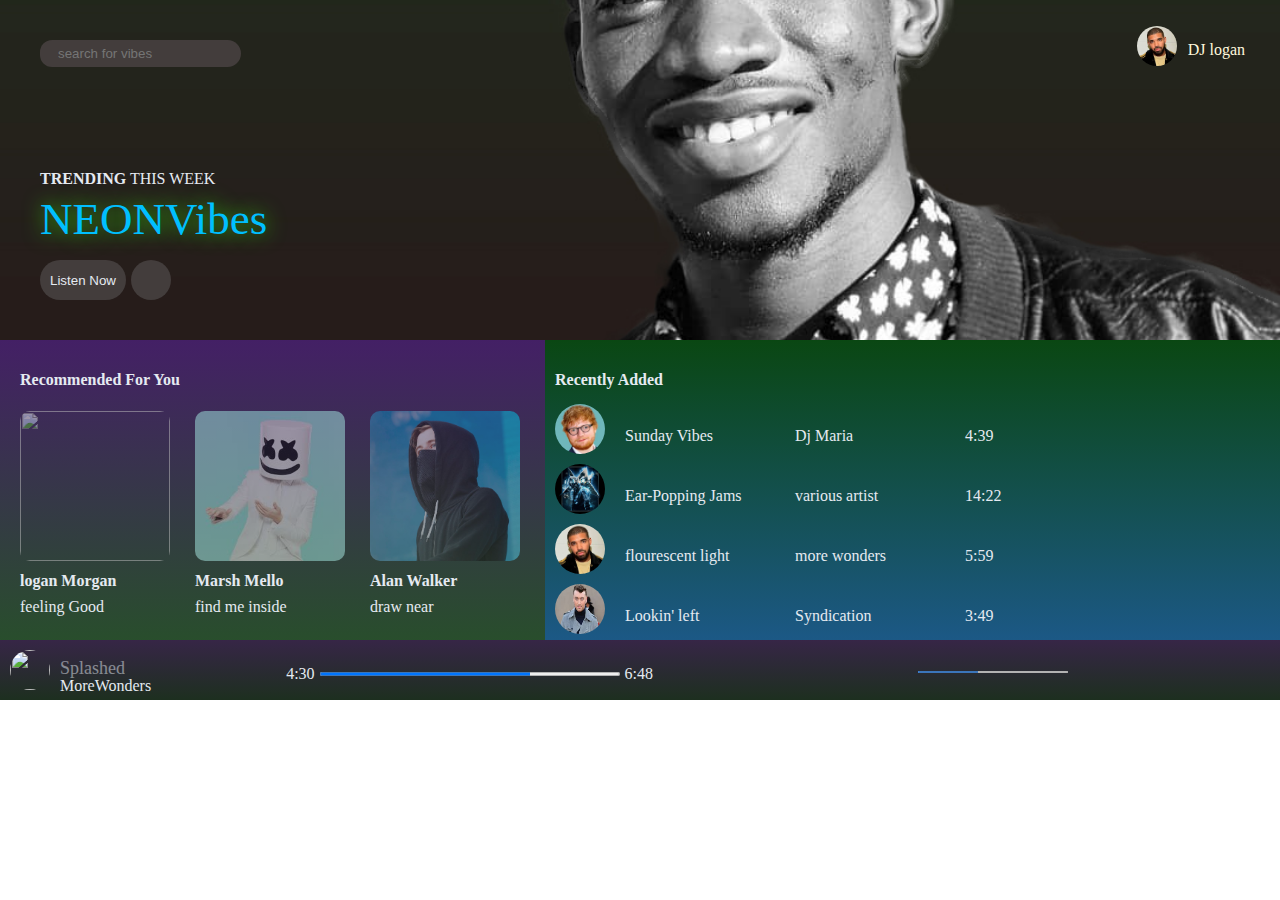
==== index.html @ 35e3cd1b "initial commit" ====
<!DOCTYPE html>
<html lang="en">
<head>
    <meta charset="UTF-8">
    <meta name="viewport" content="width=device-width, initial-scale=1.0">
    <title>Document</title>
    <link rel="stylesheet" href="index.css">
    <link rel="stylesheet" href="https://pro.fontawesome.com/releases/v5.10.0/css/all.css" integrity="sha384-AYmEC3Yw5cVb3ZcuHtOA93w35dYTsvhLPVnYs9eStHfGJvOvKxVfELGroGkvsg+p" crossorigin="anonymous"/>
</head>
<body>
    <div class="container">
        <div class="main-container">
            <button class="button-1">
                <div class="btn">
                    <i class="fas fa-search"></i>
                </div>
            </button>
            <div class="seach-bar">
                <input type="text" placeholder="search for vibes" class="input">
            </div>
        </div>
        <div class="logan">
            <img src="drake.jpg" alt="">
            <p>DJ logan <i class="fas fa-angle-down"></i></p>
        </div>
        <div class="trending">
            <p class="trend"><strong>Trending</strong> this week</p>
            <div class="neon">
                <p>NEONVibes</p>
            </div>
        </div>
        <div class="cloud">
            <div class="cloud-0">
                <button class="cloud-1">Listen Now</button>
            </div>
            <div class="cloud-2">
                <i class="fas fa-cloud-download-alt"></i>
            </div>
        </div>
    </div>

    <!--SECOND SECTION OF THE HTML AND THE CSS-->

    <div class="sector">
        
        <div>
            <h4>Recommended For You</h4><i class="fas fa-chevron-right"></i></span>
            <div class="artist">
            
                <div class="para">
                    <img class="image-1" src="LOGAN.jpg" alt="">
                    <h5>logan Morgan</h5>
                    <p>feeling Good</p>
                </div>
                <div class="para">
                    <img class="image-1" src="melo.jpg" alt="">
                    <h5>Marsh Mello</h5>
                    <p>find me inside</p>
                </div>
                <div class="para">
                    <img class="image-1" src="alan.jpg" alt="">
                    <h5>Alan Walker</h5>
                    <p>draw near</p>
                </div>
            </div>
        </div>
       
        <div class="last">
            <h4>Recently Added</h4>
            <div class="recent">
            
                <div class="main-flex">
                    <img src="ed.jpg" alt="" class="images">
                    <div class="flex">
                        <div class="andy"><p>Sunday Vibes</p></div>
                        <div class="andy"><p>Dj Maria</p></div>
                        <div class="andy"><p>4:39</p></div>
                        <div class="andy"><i class="white far fa-heart"></i></div>
                    </div>
                    
                </div>
                <div class="main-flex">
                    <img src="500x500.jpg" alt="" class="images">
                    
                    <div class="flex">
                        <div class="andy"><p >Ear-Popping Jams</p></div>
                        <div class="andy"><p>various artist</p></div>
                        <div class="andy"><p>14:22</p></div>
                        <div class="andy"><i class="pink fas fa-heart"></i></div>
                    </div>
                    
                </div>
                <div class="main-flex">
                    <img src="drake.jpg" alt="" class="images">
                    <div class="flex">
                        <div class="andy"><p>flourescent light</p></div>
                        <div class="andy"><p>more wonders</p></div>
                        <div class="andy"><p>5:59</p></div>
                        <div class="andy"><i class="pink fas fa-heart"></i></div>
                    </div>
                    
                </div>
                <div class="main-flex">
                    <img src="sam.jpg" alt="" class="images">
                    <div class="flex">
                        <div class="andy"><p>Lookin' left</p></div>
                        <div class="andy"><p>Syndication</p></div>
                        <div class="andy"><p>3:49</p></div>
                        <div class="andy"><i class="white far fa-heart"></i></div>
                    </div>
                    
                </div>
                
            </div>
        </div>
        
    </div>
    <div class="controller">
        
        <div class="sub-control">
            <img src="LOGAN.jpg" alt="" class="control-photo">
            <span class="words">
                <p class="splash1">Splashed</p>
                <p class="splash">MoreWonders</p>
            </span>
            
        </div>
        <div class="indepth-control">
            <i class="fas fa-random"></i>
            <i class="fas fa-step-backward"></i>
            <i class="fas fa-play-circle"></i></i>
            <i class="fas fa-step-forward"></i>
            <i class="fas fa-reply-all"></i>
            <p class="time">4:30</p>
            <progress class="prog1" value="70" min="0" max="100"></progress>
            <p class="time">6:48</p>
            <i class="fas fa-chalkboard-teacher"></i>
            <i class="fas fa-music"></i>
            <i class="fas fa-volume-up"></i>
            <progress class="prog2" value="40" min="0" max="100"></progress>
            
        </div>
       
    </div>


    <!--TRIAL--><!--
    <div class="main">
        <div class="artist">
            <div>
                <h6>Recommended For You</h6>
                <img class="image-1" src="LOGAN.jpg" alt="">
                <h5>logan Morgan</h5>
                <p>feeling Good</p>
            </div>
            <div>
                <img class="image-1" src="melo.jpg" alt="">
                <h5>Marsh Mello</h5>
                <p>find me inside</p>
            </div>
            <div>
                <img class="image-1" src="alan.jpg" alt="">
                <h5>Alan Walker</h5>
                <p>draw near</p>
            </div>
        </div>
        <div class="recent">
            <h6>Recently Added</h6>
            <div class="main-flex">
                <img src="ed.jpg" alt="" class="images">
                <div class="flex">
                    <p class="recent-1">andrews</p>
                <p class="recent-1">give me u</p>
                </div>
                
            </div>
            <div class="main-flex">
                <img src="500x500.jpg" alt="" class="images">
                <div class="flex">
                    <p class="recent-2">Grandes</p>
                    <p class="recent-2">Today is new</p>
                </div>
                
            </div>
            <div class="main-flex">
                <img src="drake.jpg" alt="" class="images">
                <div class="flex">
                    <p class="recent-3">Kelvin</p>
                    <p class="recent-3">Your name is higher</p>
                </div>
                
            </div>
            <div class="main-flex">
                <img src="sam.jpg" alt="" class="images">
                <div class="flex">
                    <p class="recent-4">Drake</p>
                    <p class="recent-4"> i am here</p>
                </div>
                
            </div>
            
        </div>   
    </div>-->


    
</body>
</html>
---- index.css ----
/*// Needs latest Compass, add '@import "compass"' to your scss
// Permalink - use to edit and share this gradient:
// https://colorzilla.com/gradient-editor/#4c4c4c+0,561c1c+12,666666+25,474747+39,4c2354+50,89317d+70,89317d+70,2b2b2b+76,1c1c1c+91,4e2456+100
background-color: #4c4c4c; // Old browsers
@include filter-gradient(#4c4c4c, #4e2456, vertical); // IE6-9
@include background-image(linear-gradient(top,  #4c4c4c 0%,#561c1c 12%,#666666 25%,#474747 39%,#4c2354 50%,#89317d 70%,#89317d 70%,#2b2b2b 76%,#1c1c1c 91%,#4e2456 100%));
*/
@import url('https://fonts.googleapis.com/css2?family=Noto+Sans+TC:wght@100&display=swap');
@import url('https://fonts.googleapis.com/css2?family=Noto+Sans+TC:wght@100&display=swap');
body
{
    /*background-color: cadetblue;*/
    padding: 0;
    margin: 0;
}

.main-container
{
    position: absolute; 
    padding: 20px;
    display: flex;
}
.input
{
    color: rgb(229, 234, 241);
    padding: 6px;
    border-bottom-right-radius: 20px;
    border-top-right-radius: 20px;
    border-style: none;
    outline: none;
    background-color: #433d3c;
    background-image :linear-gradient(top, rgba(25, 49, 29, 0.95) 0%,rgba(46,35,57,0.94) 91%,rgba(47,34,58,0.94) 95%);
}
.button-1
{
    border-bottom-left-radius: 20px;
    border-top-left-radius: 20px;
    outline: none;
    border-style: none;
    padding: 6px;
    background-color: #433d3c;
    background-image :linear-gradient(top, rgba(28,48,31,0.95) 0%,rgba(46,35,57,0.94) 91%,rgba(47,34,58,0.94) 95%);
}
.fa-search
{
    color: rgb(229, 234, 241);
}
.fa-search:hover
{
    color: rgb(175, 131, 99) ;
}
.logan img
{
    width: 40px;
    height: 40px;
    border-radius: 50%;
    padding: 6px;
    border-color: lightcoral;
    border: 30px;
}
.container
{
    padding: 20px;
    background-image: url('mark7.jpg');
    background-size:cover;
    background-repeat: no-repeat;
    background-position:center;
    position: relative;
    /*background-image: linear-gradient(rgba(42, 24, 59, 0.94), rgba(17, 36, 19, 0.95) );*/
    height: 300px;
}
.logan
{
    float: right;
}
.logan p, .fa-angle-down
{
    float: right;
    padding: 5px;
    color: cornsilk;
}
.fa-angle-down
{
    position: relative;
    bottom: 4px;
    cursor: pointer;
}
.trending
{
    clear: both;
    position: relative;
    top: 50px;
    margin:20px;
}
.trending .trend
{
    text-transform: uppercase;
    clear: both;
    
}
.trend
{
    color: rgb(229, 234, 241);
    position: relative;
    top: 40px;
    
}
.neon p
{
    
    color: deepskyblue;
    text-transform: capitalize;
    font-size: 45px;
    text-shadow: 0 0 20px rgb(55, 202, 11);
    
}
.cloud
{
    display: flex;
}
.cloud-1
{
    color: rgb(229, 234, 241);
    background-color: #433d3c;
    margin: 20px 0 20px 20px;
    padding: 6px 10px 6px 10px;
    border-radius: 20px;
    outline: none;
    border-style: none;
    height: 40px;
    cursor: pointer;
}
.cloud-1:hover
{
    color:#000;
}

.cloud-2
{
    height:40px;
    width:40px;
    margin: 20px 0px 20px 5px;
    border-radius: 50%;
    background-color:#433d3c;
    cursor: pointer;
}
.fa-cloud-download-alt
{
    color:  rgb(229, 234, 241);
    z-index: 1;
    position: relative;
    top: 10px;
    left: 9px;
    cursor: pointer;
}
.fa-cloud-download-alt:hover{
    color: #000;
}
/* THE SECOND SECTION*/
.sector
{
    background-image: linear-gradient(rgba(56, 18, 92, 0.94), rgba(29, 68, 33, 0.95) );
    width: 100%;
    height: 280px;
    margin-top: 0;
    padding: 10px 20px 10px 20px;
}
.image-1
{
    width: 150px;
    height: 150px;
    border-radius: 10px;
    margin-right:25px ;
    opacity: 0.5;
    
}
h5
{
    font-size: medium;
    position: relative;
    bottom: 0.5cm;
}
.para p
{
    position: relative;
    bottom: 1cm;
}
.artist
{
    /*margin-right:10px ;*/
    /*border-radius:10px ;*/
    /*padding: 10px;*/
    /*height: 230px;*/
    /*width: 550px;*/
    display:flex;
    /*background-image:linear-gradient(rgba(7, 73, 14, 0.95),rgba(27, 89, 139, 0.94)) ;*/
    
}
.images 
{
    width: 50px;
    height: 50px;
    border-radius: 50%;
    margin-top: 3px;
    margin-bottom: 0;
}
.main-flex
{
    display: flex;
    position: relative;
    bottom: 10px;
}
.flex
{
    display: flex;
    position: relative;
    top: 10px;
    left: 10px;
    width: 100%;
}
.sector
{
    display: flex;
    
}

.andy
{
    margin-bottom: 10px;
    margin-right: 10px;
    margin-left: 10px;
    width: 150px;
}
.white
{
    color: papayawhip;
    opacity: 0.6;
}
.pink
{
    color: rgb(175, 6, 63);
}
.fa-heart
{
    position: relative;
    top: 15px;
    left: 20px;
}
/*.recent
{
    border-radius:10px ;
    padding: 10px;
    height: 230px;
    width: 300px;
    background-image: linear-gradient( rgba(7, 73, 14, 0.95),rgba(27, 89, 139, 0.94));
}*/
/*h4
{
    position: relative;
    top: 25px;
    
}*/
.last
{
    position: relative;
    bottom: 10px;
    height: 100%;
    padding: 10px;
    width: 100%;
    background:linear-gradient( rgba(7, 73, 14, 0.95),rgba(27, 89, 139, 0.94)) ;
}
.fa-chevron-right
{
    color:rgb(229, 234, 241) ;
    float: right;
    margin:10px ;
    position: relative;
    bottom: 50px;
    cursor: pointer;
    
}
/* THE LAST SECTION OF THE MUSIC PLAY LIST*/
.controller
{
    display: flex;
    background-image: linear-gradient(rgba(42, 24, 59, 0.94), rgba(17, 36, 19, 0.95) );

}
.fa-play-circle
{
    color: rgb(229, 234, 241);
    font-size: 20px;
    margin: 5px;
    cursor: pointer;
}
.fa-random
{
    opacity: 0.4 ;
    font-weight: lighter;
    cursor: pointer;
}
.fa-random, .fa-chalkboard-teacher, .fa-reply-all, .fa-music, .fa-volume-up, .fa-step-forward, .fa-step-backward
{
    color: rgb(229, 234, 241);
    font-size: 15px;
    margin: 5px;
    margin-left: 10px;
    margin-right: 10px;
    cursor: pointer;
    
}
.sub-control
{
    display: flex;
}
.words
{
    position: relative;
    top:10px;
}
.control-photo
{
   width: 40px;
   height: 40px;
   border-radius: 50%;
   margin: 10px;

}
/*.play
{
    width: 30px;
    height: 30px;
    border-radius: 50%;
    background-color: rgb(229, 234, 241) ;
}*/
.splash1
{
    opacity: 0.5;
    font-weight: 300;
    font-size: large;
    color: rgb(229, 234, 241);
}
.splash, .splash1
{
    line-height: 0cm;
}
.prog1
{
    width:300px;
    height: 8px;
    position: relative;
    top: 10px;
    cursor: pointer;
}
.prog2
{
    height: 4px;
    position: relative;
    top: 10px;
    width: 150px;
    left: 4px;
    cursor: pointer;

}
.indepth-control
{
    width: 100%;
    display: flex;
    position: relative;
    left: 40px;
    top: 20px;

}
.time
{
    margin: 5px;
}
.fa-music, .fa-volume-up, .prog2, .fa-chalkboard-teacher
{
    position: relative;
    left: 200px;
    cursor: pointer;
}
h4, h5
{
    color: rgb(229, 234, 241);
}
.andy p, .para p, p.time, p.splash
{
    color: rgb(229, 234, 241);
}
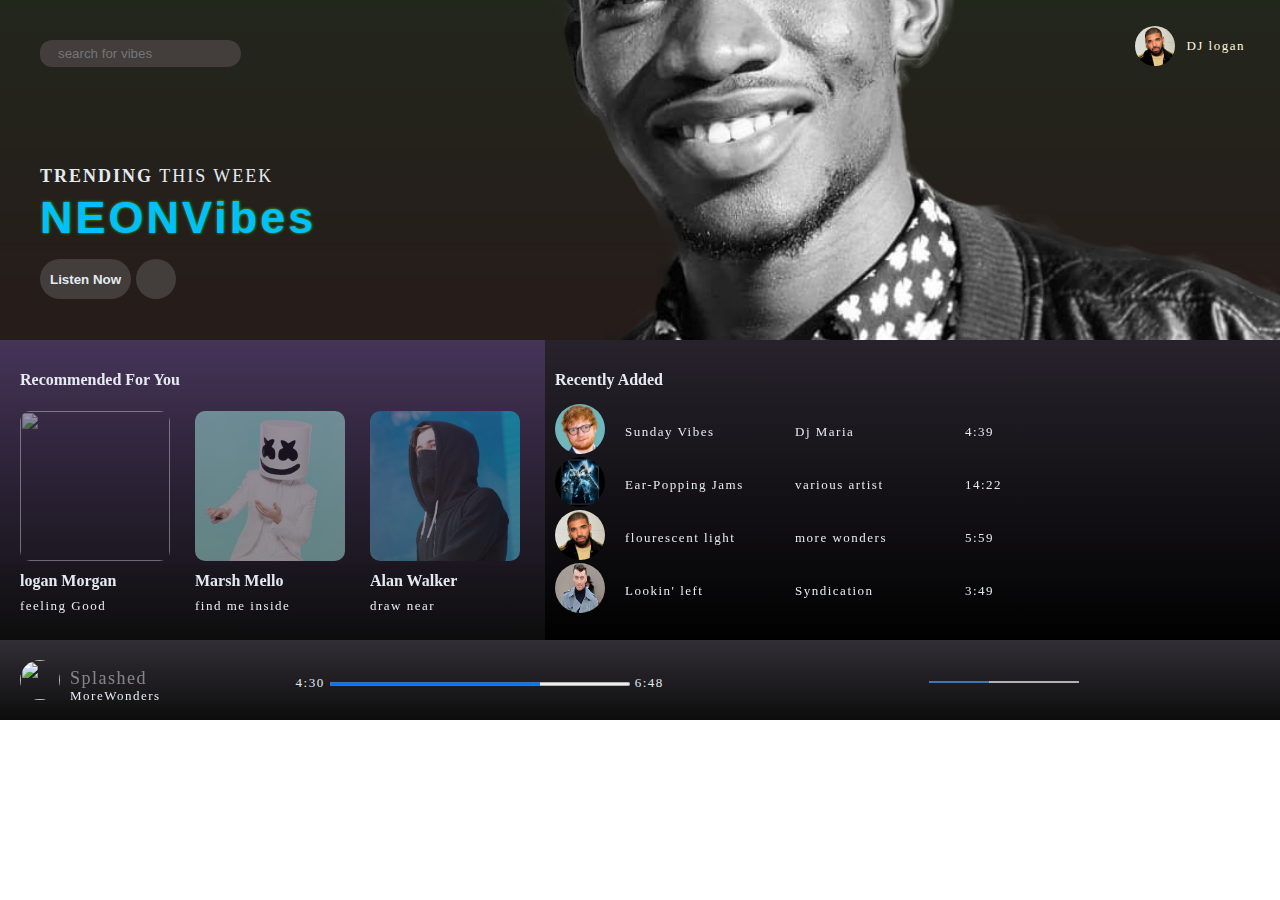
==== commit 878756a3: "background color" ====
--- a/index.html
+++ b/index.html
@@ -3,7 +3,7 @@
 <head>
     <meta charset="UTF-8">
     <meta name="viewport" content="width=device-width, initial-scale=1.0">
-    <title>Document</title>
+    <title>Music App Frontend</title>
     <link rel="stylesheet" href="index.css">
     <link rel="stylesheet" href="https://pro.fontawesome.com/releases/v5.10.0/css/all.css" integrity="sha384-AYmEC3Yw5cVb3ZcuHtOA93w35dYTsvhLPVnYs9eStHfGJvOvKxVfELGroGkvsg+p" crossorigin="anonymous"/>
 </head>
@@ -44,7 +44,7 @@
     <div class="sector">
         
         <div>
-            <h4>Recommended For You</h4><i class="fas fa-chevron-right"></i></span>
+            <h4 class="subhead">Recommended For You</h4><i class="fas fa-chevron-right"></i></span>
             <div class="artist">
             
                 <div class="para">
@@ -66,7 +66,7 @@
         </div>
        
         <div class="last">
-            <h4>Recently Added</h4>
+            <h4 class="subhead">Recently Added</h4>
             <div class="recent">
             
                 <div class="main-flex">
@@ -183,7 +183,7 @@
                 
             </div>
             <div class="main-flex">
-                <img src="drake.jpg" alt="" class="images">
+                <img src="drake.jpg" alt="drake" class="images">
                 <div class="flex">
                     <p class="recent-3">Kelvin</p>
                     <p class="recent-3">Your name is higher</p>
--- a/index.css
+++ b/index.css
@@ -12,6 +12,12 @@
     /*background-color: cadetblue;*/
     padding: 0;
     margin: 0;
+    font-family: poppins;
+}
+
+p{
+    font-size: small;
+    letter-spacing: 1.5px;
 }
 
 .main-container
@@ -20,6 +26,7 @@
     padding: 20px;
     display: flex;
 }
+
 .input
 {
     color: rgb(229, 234, 241);
@@ -96,6 +103,8 @@
 {
     text-transform: uppercase;
     clear: both;
+    letter-spacing: 2px;
+    font-size: large;
     
 }
 .trend
@@ -110,8 +119,11 @@
     
     color: deepskyblue;
     text-transform: capitalize;
+    letter-spacing: 3px;
+    font-weight: 800;
     font-size: 45px;
-    text-shadow: 0 0 20px rgb(55, 202, 11);
+    text-shadow: 0 0 3px rgb(55, 202, 11);
+    font-family: -apple-system, BlinkMacSystemFont, 'Segoe UI', Roboto, Oxygen, Ubuntu, Cantarell, 'Open Sans', 'Helvetica Neue', sans-serif;
     
 }
 .cloud
@@ -123,12 +135,14 @@
     color: rgb(229, 234, 241);
     background-color: #433d3c;
     margin: 20px 0 20px 20px;
-    padding: 6px 10px 6px 10px;
+    padding: 10px 10px 10px 10px;
     border-radius: 20px;
     outline: none;
     border-style: none;
     height: 40px;
     cursor: pointer;
+    font-weight: 600;
+
 }
 .cloud-1:hover
 {
@@ -159,7 +173,8 @@
 /* THE SECOND SECTION*/
 .sector
 {
-    background-image: linear-gradient(rgba(56, 18, 92, 0.94), rgba(29, 68, 33, 0.95) );
+    background-image: linear-gradient(rgba(58, 39, 78, 0.94), rgba(0, 0, 0, 0.95) );
+    backdrop-filter: blur(5px);
     width: 100%;
     height: 280px;
     margin-top: 0;
@@ -267,7 +282,9 @@
     height: 100%;
     padding: 10px;
     width: 100%;
-    background:linear-gradient( rgba(7, 73, 14, 0.95),rgba(27, 89, 139, 0.94)) ;
+    background-image: linear-gradient(rgba(37, 33, 41, 0.94), rgba(0, 0, 0, 0.95) );
+
+    /* background:linear-gradient( rgba(7, 73, 14, 0.95),rgba(27, 89, 139, 0.94)) ; */
 }
 .fa-chevron-right
 {
@@ -283,7 +300,10 @@
 .controller
 {
     display: flex;
-    background-image: linear-gradient(rgba(42, 24, 59, 0.94), rgba(17, 36, 19, 0.95) );
+    padding: 10px 10px 10px 10px;
+    background-image: linear-gradient(rgba(37, 33, 41, 0.94), rgba(0, 0, 0, 0.95) );
+
+    /* background-image: linear-gradient(rgba(42, 24, 59, 0.94), rgba(17, 36, 19, 0.95) ); */
 
 }
 .fa-play-circle
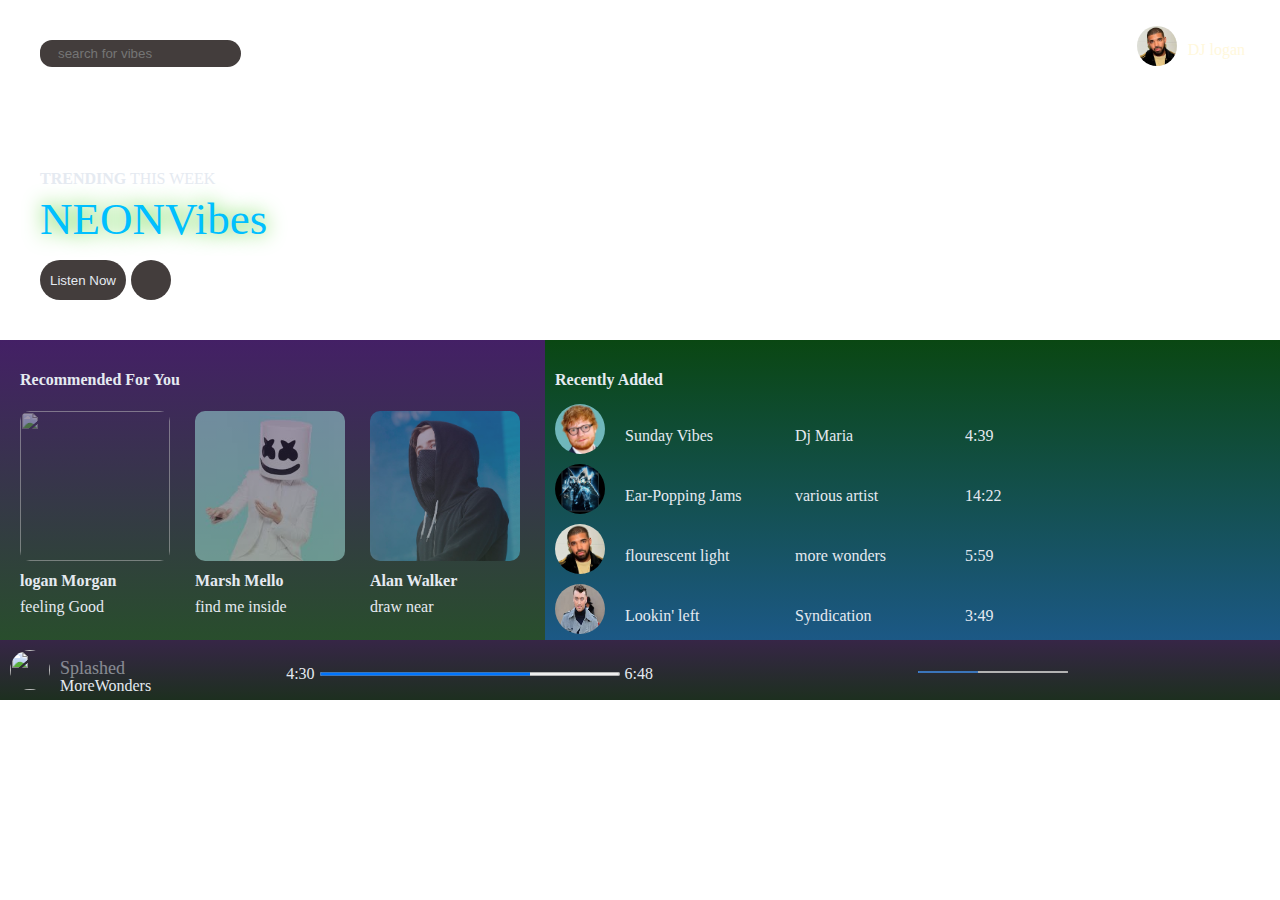
==== commit 6fb1e45c: "change master" ====
--- a/index.html
+++ b/index.html
@@ -3,8 +3,8 @@
 <head>
     <meta charset="UTF-8">
     <meta name="viewport" content="width=device-width, initial-scale=1.0">
-    <title>Music App Frontend</title>
-    <link rel="stylesheet" href="index.css">
+    <title>Document</title>
+    <link rel="stylesheet" href="/Style/index.css">
     <link rel="stylesheet" href="https://pro.fontawesome.com/releases/v5.10.0/css/all.css" integrity="sha384-AYmEC3Yw5cVb3ZcuHtOA93w35dYTsvhLPVnYs9eStHfGJvOvKxVfELGroGkvsg+p" crossorigin="anonymous"/>
 </head>
 <body>
@@ -20,7 +20,7 @@
             </div>
         </div>
         <div class="logan">
-            <img src="drake.jpg" alt="">
+            <img src="/image/drake.jpg" alt="">
             <p>DJ logan <i class="fas fa-angle-down"></i></p>
         </div>
         <div class="trending">
@@ -44,21 +44,21 @@
     <div class="sector">
         
         <div>
-            <h4 class="subhead">Recommended For You</h4><i class="fas fa-chevron-right"></i></span>
+            <h4>Recommended For You</h4><i class="fas fa-chevron-right"></i></span>
             <div class="artist">
             
                 <div class="para">
-                    <img class="image-1" src="LOGAN.jpg" alt="">
+                    <img class="image-1" src="/image/LOGAN.jpg" alt="">
                     <h5>logan Morgan</h5>
                     <p>feeling Good</p>
                 </div>
                 <div class="para">
-                    <img class="image-1" src="melo.jpg" alt="">
+                    <img class="image-1" src="/image/melo.jpg" alt="">
                     <h5>Marsh Mello</h5>
                     <p>find me inside</p>
                 </div>
                 <div class="para">
-                    <img class="image-1" src="alan.jpg" alt="">
+                    <img class="image-1" src="/image/alan.jpg" alt="">
                     <h5>Alan Walker</h5>
                     <p>draw near</p>
                 </div>
@@ -66,11 +66,11 @@
         </div>
        
         <div class="last">
-            <h4 class="subhead">Recently Added</h4>
+            <h4>Recently Added</h4>
             <div class="recent">
             
                 <div class="main-flex">
-                    <img src="ed.jpg" alt="" class="images">
+                    <img src="/image/ed.jpg" alt="" class="images">
                     <div class="flex">
                         <div class="andy"><p>Sunday Vibes</p></div>
                         <div class="andy"><p>Dj Maria</p></div>
@@ -80,7 +80,7 @@
                     
                 </div>
                 <div class="main-flex">
-                    <img src="500x500.jpg" alt="" class="images">
+                    <img src="/image/500x500.jpg" alt="" class="images">
                     
                     <div class="flex">
                         <div class="andy"><p >Ear-Popping Jams</p></div>
@@ -91,7 +91,7 @@
                     
                 </div>
                 <div class="main-flex">
-                    <img src="drake.jpg" alt="" class="images">
+                    <img src="/image/drake.jpg" alt="" class="images">
                     <div class="flex">
                         <div class="andy"><p>flourescent light</p></div>
                         <div class="andy"><p>more wonders</p></div>
@@ -101,7 +101,7 @@
                     
                 </div>
                 <div class="main-flex">
-                    <img src="sam.jpg" alt="" class="images">
+                    <img src="/image/sam.jpg" alt="" class="images">
                     <div class="flex">
                         <div class="andy"><p>Lookin' left</p></div>
                         <div class="andy"><p>Syndication</p></div>
@@ -118,7 +118,7 @@
     <div class="controller">
         
         <div class="sub-control">
-            <img src="LOGAN.jpg" alt="" class="control-photo">
+            <img src="/image/LOGAN.jpg" alt="" class="control-photo">
             <span class="words">
                 <p class="splash1">Splashed</p>
                 <p class="splash">MoreWonders</p>
--- a/Style/index.css
+++ b/Style/index.css
@@ -0,0 +1,391 @@
+/*// Needs latest Compass, add '@import "compass"' to your scss
+// Permalink - use to edit and share this gradient:
+// https://colorzilla.com/gradient-editor/#4c4c4c+0,561c1c+12,666666+25,474747+39,4c2354+50,89317d+70,89317d+70,2b2b2b+76,1c1c1c+91,4e2456+100
+background-color: #4c4c4c; // Old browsers
+@include filter-gradient(#4c4c4c, #4e2456, vertical); // IE6-9
+@include background-image(linear-gradient(top,  #4c4c4c 0%,#561c1c 12%,#666666 25%,#474747 39%,#4c2354 50%,#89317d 70%,#89317d 70%,#2b2b2b 76%,#1c1c1c 91%,#4e2456 100%));
+*/
+@import url('https://fonts.googleapis.com/css2?family=Noto+Sans+TC:wght@100&display=swap');
+@import url('https://fonts.googleapis.com/css2?family=Noto+Sans+TC:wght@100&display=swap');
+body
+{
+    /*background-color: cadetblue;*/
+    padding: 0;
+    margin: 0;
+}
+
+.main-container
+{
+    position: absolute; 
+    padding: 20px;
+    display: flex;
+}
+.input
+{
+    color: rgb(229, 234, 241);
+    padding: 6px;
+    border-bottom-right-radius: 20px;
+    border-top-right-radius: 20px;
+    border-style: none;
+    outline: none;
+    background-color: #433d3c;
+    background-image :linear-gradient(top, rgba(25, 49, 29, 0.95) 0%,rgba(46,35,57,0.94) 91%,rgba(47,34,58,0.94) 95%);
+}
+.button-1
+{
+    border-bottom-left-radius: 20px;
+    border-top-left-radius: 20px;
+    outline: none;
+    border-style: none;
+    padding: 6px;
+    background-color: #433d3c;
+    background-image :linear-gradient(top, rgba(28,48,31,0.95) 0%,rgba(46,35,57,0.94) 91%,rgba(47,34,58,0.94) 95%);
+}
+.fa-search
+{
+    color: rgb(229, 234, 241);
+}
+.fa-search:hover
+{
+    color: rgb(175, 131, 99) ;
+}
+.logan img
+{
+    width: 40px;
+    height: 40px;
+    border-radius: 50%;
+    padding: 6px;
+    border-color: lightcoral;
+    border: 30px;
+}
+.container
+{
+    padding: 20px;
+    background-image: url('mark7.jpg');
+    background-size:cover;
+    background-repeat: no-repeat;
+    background-position:center;
+    position: relative;
+    /*background-image: linear-gradient(rgba(42, 24, 59, 0.94), rgba(17, 36, 19, 0.95) );*/
+    height: 300px;
+}
+.logan
+{
+    float: right;
+}
+.logan p, .fa-angle-down
+{
+    float: right;
+    padding: 5px;
+    color: cornsilk;
+}
+.fa-angle-down
+{
+    position: relative;
+    bottom: 4px;
+    cursor: pointer;
+}
+.trending
+{
+    clear: both;
+    position: relative;
+    top: 50px;
+    margin:20px;
+}
+.trending .trend
+{
+    text-transform: uppercase;
+    clear: both;
+    
+}
+.trend
+{
+    color: rgb(229, 234, 241);
+    position: relative;
+    top: 40px;
+    
+}
+.neon p
+{
+    
+    color: deepskyblue;
+    text-transform: capitalize;
+    font-size: 45px;
+    text-shadow: 0 0 20px rgb(55, 202, 11);
+    
+}
+.cloud
+{
+    display: flex;
+}
+.cloud-1
+{
+    color: rgb(229, 234, 241);
+    background-color: #433d3c;
+    margin: 20px 0 20px 20px;
+    padding: 6px 10px 6px 10px;
+    border-radius: 20px;
+    outline: none;
+    border-style: none;
+    height: 40px;
+    cursor: pointer;
+}
+.cloud-1:hover
+{
+    color:#000;
+}
+
+.cloud-2
+{
+    height:40px;
+    width:40px;
+    margin: 20px 0px 20px 5px;
+    border-radius: 50%;
+    background-color:#433d3c;
+    cursor: pointer;
+}
+.fa-cloud-download-alt
+{
+    color:  rgb(229, 234, 241);
+    z-index: 1;
+    position: relative;
+    top: 10px;
+    left: 9px;
+    cursor: pointer;
+}
+.fa-cloud-download-alt:hover{
+    color: #000;
+}
+/* THE SECOND SECTION*/
+.sector
+{
+    background-image: linear-gradient(rgba(56, 18, 92, 0.94), rgba(29, 68, 33, 0.95) );
+    width: 100%;
+    height: 280px;
+    margin-top: 0;
+    padding: 10px 20px 10px 20px;
+}
+.image-1
+{
+    width: 150px;
+    height: 150px;
+    border-radius: 10px;
+    margin-right:25px ;
+    opacity: 0.5;
+    
+}
+h5
+{
+    font-size: medium;
+    position: relative;
+    bottom: 0.5cm;
+}
+.para p
+{
+    position: relative;
+    bottom: 1cm;
+}
+.artist
+{
+    /*margin-right:10px ;*/
+    /*border-radius:10px ;*/
+    /*padding: 10px;*/
+    /*height: 230px;*/
+    /*width: 550px;*/
+    display:flex;
+    /*background-image:linear-gradient(rgba(7, 73, 14, 0.95),rgba(27, 89, 139, 0.94)) ;*/
+    
+}
+.images 
+{
+    width: 50px;
+    height: 50px;
+    border-radius: 50%;
+    margin-top: 3px;
+    margin-bottom: 0;
+}
+.main-flex
+{
+    display: flex;
+    position: relative;
+    bottom: 10px;
+}
+.flex
+{
+    display: flex;
+    position: relative;
+    top: 10px;
+    left: 10px;
+    width: 100%;
+}
+.sector
+{
+    display: flex;
+    
+}
+
+.andy
+{
+    margin-bottom: 10px;
+    margin-right: 10px;
+    margin-left: 10px;
+    width: 150px;
+}
+.white
+{
+    color: papayawhip;
+    opacity: 0.6;
+}
+.pink
+{
+    color: rgb(175, 6, 63);
+}
+.fa-heart
+{
+    position: relative;
+    top: 15px;
+    left: 20px;
+}
+/*.recent
+{
+    border-radius:10px ;
+    padding: 10px;
+    height: 230px;
+    width: 300px;
+    background-image: linear-gradient( rgba(7, 73, 14, 0.95),rgba(27, 89, 139, 0.94));
+}*/
+/*h4
+{
+    position: relative;
+    top: 25px;
+    
+}*/
+.last
+{
+    position: relative;
+    bottom: 10px;
+    height: 100%;
+    padding: 10px;
+    width: 100%;
+    background:linear-gradient( rgba(7, 73, 14, 0.95),rgba(27, 89, 139, 0.94)) ;
+}
+.fa-chevron-right
+{
+    color:rgb(229, 234, 241) ;
+    float: right;
+    margin:10px ;
+    position: relative;
+    bottom: 50px;
+    cursor: pointer;
+    
+}
+/* THE LAST SECTION OF THE MUSIC PLAY LIST*/
+.controller
+{
+    display: flex;
+    background-image: linear-gradient(rgba(42, 24, 59, 0.94), rgba(17, 36, 19, 0.95) );
+
+}
+.fa-play-circle
+{
+    color: rgb(229, 234, 241);
+    font-size: 20px;
+    margin: 5px;
+    cursor: pointer;
+}
+.fa-random
+{
+    opacity: 0.4 ;
+    font-weight: lighter;
+    cursor: pointer;
+}
+.fa-random, .fa-chalkboard-teacher, .fa-reply-all, .fa-music, .fa-volume-up, .fa-step-forward, .fa-step-backward
+{
+    color: rgb(229, 234, 241);
+    font-size: 15px;
+    margin: 5px;
+    margin-left: 10px;
+    margin-right: 10px;
+    cursor: pointer;
+    
+}
+.sub-control
+{
+    display: flex;
+}
+.words
+{
+    position: relative;
+    top:10px;
+}
+.control-photo
+{
+   width: 40px;
+   height: 40px;
+   border-radius: 50%;
+   margin: 10px;
+
+}
+/*.play
+{
+    width: 30px;
+    height: 30px;
+    border-radius: 50%;
+    background-color: rgb(229, 234, 241) ;
+}*/
+.splash1
+{
+    opacity: 0.5;
+    font-weight: 300;
+    font-size: large;
+    color: rgb(229, 234, 241);
+}
+.splash, .splash1
+{
+    line-height: 0cm;
+}
+.prog1
+{
+    width:300px;
+    height: 8px;
+    position: relative;
+    top: 10px;
+    cursor: pointer;
+}
+.prog2
+{
+    height: 4px;
+    position: relative;
+    top: 10px;
+    width: 150px;
+    left: 4px;
+    cursor: pointer;
+
+}
+.indepth-control
+{
+    width: 100%;
+    display: flex;
+    position: relative;
+    left: 40px;
+    top: 20px;
+
+}
+.time
+{
+    margin: 5px;
+}
+.fa-music, .fa-volume-up, .prog2, .fa-chalkboard-teacher
+{
+    position: relative;
+    left: 200px;
+    cursor: pointer;
+}
+h4, h5
+{
+    color: rgb(229, 234, 241);
+}
+.andy p, .para p, p.time, p.splash
+{
+    color: rgb(229, 234, 241);
+}
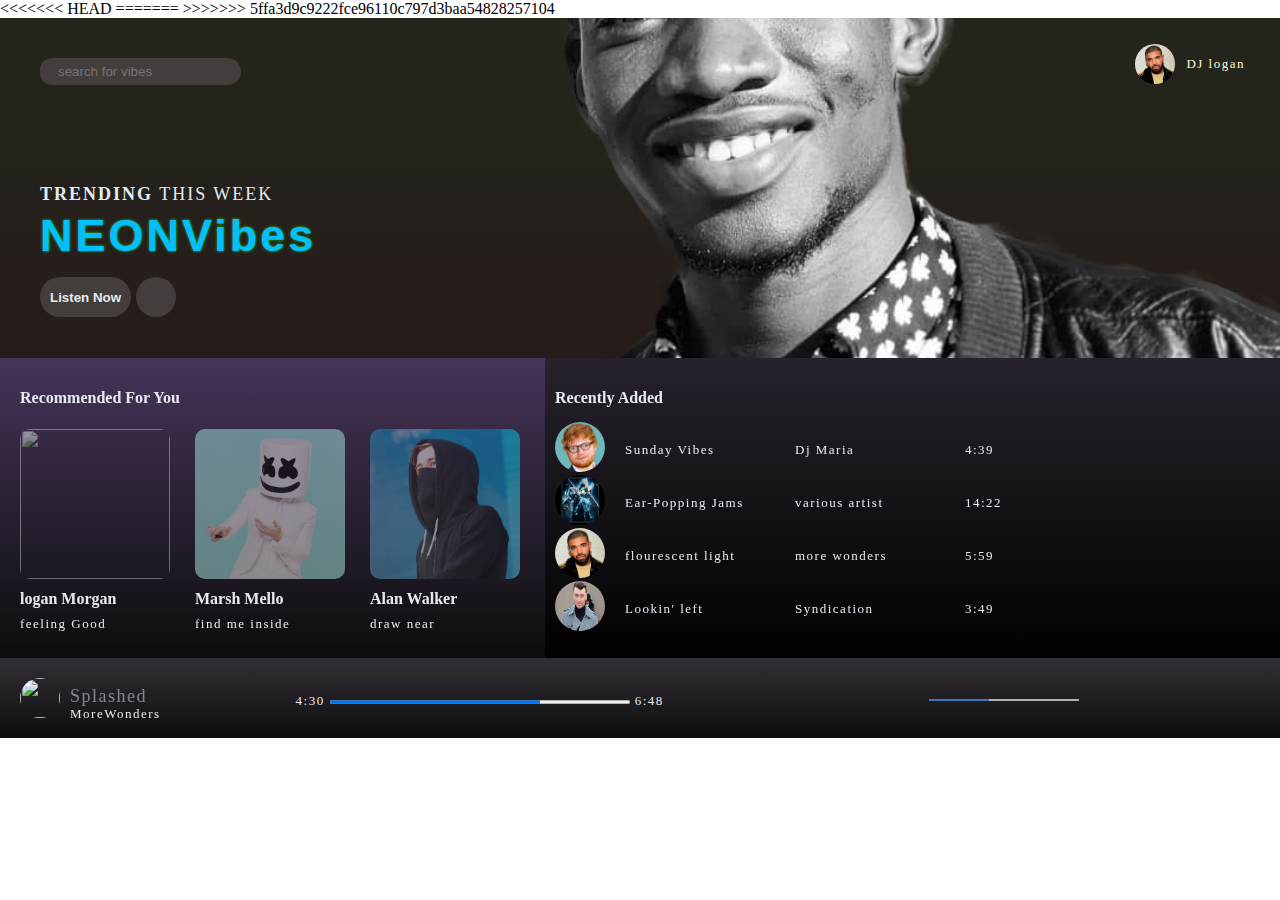
==== commit 5159be43: "2nd commit" ====
--- a/index.html
+++ b/index.html
@@ -3,8 +3,13 @@
 <head>
     <meta charset="UTF-8">
     <meta name="viewport" content="width=device-width, initial-scale=1.0">
+<<<<<<< HEAD
     <title>Document</title>
     <link rel="stylesheet" href="/Style/index.css">
+=======
+    <title>Music App Frontend</title>
+    <link rel="stylesheet" href="index.css">
+>>>>>>> 5ffa3d9c9222fce96110c797d3baa54828257104
     <link rel="stylesheet" href="https://pro.fontawesome.com/releases/v5.10.0/css/all.css" integrity="sha384-AYmEC3Yw5cVb3ZcuHtOA93w35dYTsvhLPVnYs9eStHfGJvOvKxVfELGroGkvsg+p" crossorigin="anonymous"/>
 </head>
 <body>
@@ -44,7 +49,7 @@
     <div class="sector">
         
         <div>
-            <h4>Recommended For You</h4><i class="fas fa-chevron-right"></i></span>
+            <h4 class="subhead">Recommended For You</h4><i class="fas fa-chevron-right"></i></span>
             <div class="artist">
             
                 <div class="para">
@@ -66,7 +71,7 @@
         </div>
        
         <div class="last">
-            <h4>Recently Added</h4>
+            <h4 class="subhead">Recently Added</h4>
             <div class="recent">
             
                 <div class="main-flex">
--- a/index.css
+++ b/index.css
@@ -0,0 +1,411 @@
+/*// Needs latest Compass, add '@import "compass"' to your scss
+// Permalink - use to edit and share this gradient:
+// https://colorzilla.com/gradient-editor/#4c4c4c+0,561c1c+12,666666+25,474747+39,4c2354+50,89317d+70,89317d+70,2b2b2b+76,1c1c1c+91,4e2456+100
+background-color: #4c4c4c; // Old browsers
+@include filter-gradient(#4c4c4c, #4e2456, vertical); // IE6-9
+@include background-image(linear-gradient(top,  #4c4c4c 0%,#561c1c 12%,#666666 25%,#474747 39%,#4c2354 50%,#89317d 70%,#89317d 70%,#2b2b2b 76%,#1c1c1c 91%,#4e2456 100%));
+*/
+@import url('https://fonts.googleapis.com/css2?family=Noto+Sans+TC:wght@100&display=swap');
+@import url('https://fonts.googleapis.com/css2?family=Noto+Sans+TC:wght@100&display=swap');
+body
+{
+    /*background-color: cadetblue;*/
+    padding: 0;
+    margin: 0;
+    font-family: poppins;
+}
+
+p{
+    font-size: small;
+    letter-spacing: 1.5px;
+}
+
+.main-container
+{
+    position: absolute; 
+    padding: 20px;
+    display: flex;
+}
+
+.input
+{
+    color: rgb(229, 234, 241);
+    padding: 6px;
+    border-bottom-right-radius: 20px;
+    border-top-right-radius: 20px;
+    border-style: none;
+    outline: none;
+    background-color: #433d3c;
+    background-image :linear-gradient(top, rgba(25, 49, 29, 0.95) 0%,rgba(46,35,57,0.94) 91%,rgba(47,34,58,0.94) 95%);
+}
+.button-1
+{
+    border-bottom-left-radius: 20px;
+    border-top-left-radius: 20px;
+    outline: none;
+    border-style: none;
+    padding: 6px;
+    background-color: #433d3c;
+    background-image :linear-gradient(top, rgba(28,48,31,0.95) 0%,rgba(46,35,57,0.94) 91%,rgba(47,34,58,0.94) 95%);
+}
+.fa-search
+{
+    color: rgb(229, 234, 241);
+}
+.fa-search:hover
+{
+    color: rgb(175, 131, 99) ;
+}
+.logan img
+{
+    width: 40px;
+    height: 40px;
+    border-radius: 50%;
+    padding: 6px;
+    border-color: lightcoral;
+    border: 30px;
+}
+.container
+{
+    padding: 20px;
+    background-image: url('/image/mark7.jpg');
+    background-size:cover;
+    background-repeat: no-repeat;
+    background-position:center;
+    position: relative;
+    /*background-image: linear-gradient(rgba(42, 24, 59, 0.94), rgba(17, 36, 19, 0.95) );*/
+    height: 300px;
+}
+.logan
+{
+    float: right;
+}
+.logan p, .fa-angle-down
+{
+    float: right;
+    padding: 5px;
+    color: cornsilk;
+}
+.fa-angle-down
+{
+    position: relative;
+    bottom: 4px;
+    cursor: pointer;
+}
+.trending
+{
+    clear: both;
+    position: relative;
+    top: 50px;
+    margin:20px;
+}
+.trending .trend
+{
+    text-transform: uppercase;
+    clear: both;
+    letter-spacing: 2px;
+    font-size: large;
+    
+}
+.trend
+{
+    color: rgb(229, 234, 241);
+    position: relative;
+    top: 40px;
+    
+}
+.neon p
+{
+    
+    color: deepskyblue;
+    text-transform: capitalize;
+    letter-spacing: 3px;
+    font-weight: 800;
+    font-size: 45px;
+    text-shadow: 0 0 3px rgb(55, 202, 11);
+    font-family: -apple-system, BlinkMacSystemFont, 'Segoe UI', Roboto, Oxygen, Ubuntu, Cantarell, 'Open Sans', 'Helvetica Neue', sans-serif;
+    
+}
+.cloud
+{
+    display: flex;
+}
+.cloud-1
+{
+    color: rgb(229, 234, 241);
+    background-color: #433d3c;
+    margin: 20px 0 20px 20px;
+    padding: 10px 10px 10px 10px;
+    border-radius: 20px;
+    outline: none;
+    border-style: none;
+    height: 40px;
+    cursor: pointer;
+    font-weight: 600;
+
+}
+.cloud-1:hover
+{
+    color:#000;
+}
+
+.cloud-2
+{
+    height:40px;
+    width:40px;
+    margin: 20px 0px 20px 5px;
+    border-radius: 50%;
+    background-color:#433d3c;
+    cursor: pointer;
+}
+.fa-cloud-download-alt
+{
+    color:  rgb(229, 234, 241);
+    z-index: 1;
+    position: relative;
+    top: 10px;
+    left: 9px;
+    cursor: pointer;
+}
+.fa-cloud-download-alt:hover{
+    color: #000;
+}
+/* THE SECOND SECTION*/
+.sector
+{
+    background-image: linear-gradient(rgba(58, 39, 78, 0.94), rgba(0, 0, 0, 0.95) );
+    backdrop-filter: blur(5px);
+    width: 100%;
+    height: 280px;
+    margin-top: 0;
+    padding: 10px 20px 10px 20px;
+}
+.image-1
+{
+    width: 150px;
+    height: 150px;
+    border-radius: 10px;
+    margin-right:25px ;
+    opacity: 0.5;
+    
+}
+h5
+{
+    font-size: medium;
+    position: relative;
+    bottom: 0.5cm;
+}
+.para p
+{
+    position: relative;
+    bottom: 1cm;
+}
+.artist
+{
+    /*margin-right:10px ;*/
+    /*border-radius:10px ;*/
+    /*padding: 10px;*/
+    /*height: 230px;*/
+    /*width: 550px;*/
+    display:flex;
+    /*background-image:linear-gradient(rgba(7, 73, 14, 0.95),rgba(27, 89, 139, 0.94)) ;*/
+    
+}
+.images 
+{
+    width: 50px;
+    height: 50px;
+    border-radius: 50%;
+    margin-top: 3px;
+    margin-bottom: 0;
+}
+.main-flex
+{
+    display: flex;
+    position: relative;
+    bottom: 10px;
+}
+.flex
+{
+    display: flex;
+    position: relative;
+    top: 10px;
+    left: 10px;
+    width: 100%;
+}
+.sector
+{
+    display: flex;
+    
+}
+
+.andy
+{
+    margin-bottom: 10px;
+    margin-right: 10px;
+    margin-left: 10px;
+    width: 150px;
+}
+.white
+{
+    color: papayawhip;
+    opacity: 0.6;
+}
+.pink
+{
+    color: rgb(175, 6, 63);
+}
+.fa-heart
+{
+    position: relative;
+    top: 15px;
+    left: 20px;
+}
+/*.recent
+{
+    border-radius:10px ;
+    padding: 10px;
+    height: 230px;
+    width: 300px;
+    background-image: linear-gradient( rgba(7, 73, 14, 0.95),rgba(27, 89, 139, 0.94));
+}*/
+/*h4
+{
+    position: relative;
+    top: 25px;
+    
+}*/
+.last
+{
+    position: relative;
+    bottom: 10px;
+    height: 100%;
+    padding: 10px;
+    width: 100%;
+    background-image: linear-gradient(rgba(37, 33, 41, 0.94), rgba(0, 0, 0, 0.95) );
+
+    /* background:linear-gradient( rgba(7, 73, 14, 0.95),rgba(27, 89, 139, 0.94)) ; */
+}
+.fa-chevron-right
+{
+    color:rgb(229, 234, 241) ;
+    float: right;
+    margin:10px ;
+    position: relative;
+    bottom: 50px;
+    cursor: pointer;
+    
+}
+/* THE LAST SECTION OF THE MUSIC PLAY LIST*/
+.controller
+{
+    display: flex;
+    padding: 10px 10px 10px 10px;
+    background-image: linear-gradient(rgba(37, 33, 41, 0.94), rgba(0, 0, 0, 0.95) );
+
+    /* background-image: linear-gradient(rgba(42, 24, 59, 0.94), rgba(17, 36, 19, 0.95) ); */
+
+}
+.fa-play-circle
+{
+    color: rgb(229, 234, 241);
+    font-size: 20px;
+    margin: 5px;
+    cursor: pointer;
+}
+.fa-random
+{
+    opacity: 0.4 ;
+    font-weight: lighter;
+    cursor: pointer;
+}
+.fa-random, .fa-chalkboard-teacher, .fa-reply-all, .fa-music, .fa-volume-up, .fa-step-forward, .fa-step-backward
+{
+    color: rgb(229, 234, 241);
+    font-size: 15px;
+    margin: 5px;
+    margin-left: 10px;
+    margin-right: 10px;
+    cursor: pointer;
+    
+}
+.sub-control
+{
+    display: flex;
+}
+.words
+{
+    position: relative;
+    top:10px;
+}
+.control-photo
+{
+   width: 40px;
+   height: 40px;
+   border-radius: 50%;
+   margin: 10px;
+
+}
+/*.play
+{
+    width: 30px;
+    height: 30px;
+    border-radius: 50%;
+    background-color: rgb(229, 234, 241) ;
+}*/
+.splash1
+{
+    opacity: 0.5;
+    font-weight: 300;
+    font-size: large;
+    color: rgb(229, 234, 241);
+}
+.splash, .splash1
+{
+    line-height: 0cm;
+}
+.prog1
+{
+    width:300px;
+    height: 8px;
+    position: relative;
+    top: 10px;
+    cursor: pointer;
+}
+.prog2
+{
+    height: 4px;
+    position: relative;
+    top: 10px;
+    width: 150px;
+    left: 4px;
+    cursor: pointer;
+
+}
+.indepth-control
+{
+    width: 100%;
+    display: flex;
+    position: relative;
+    left: 40px;
+    top: 20px;
+
+}
+.time
+{
+    margin: 5px;
+}
+.fa-music, .fa-volume-up, .prog2, .fa-chalkboard-teacher
+{
+    position: relative;
+    left: 200px;
+    cursor: pointer;
+}
+h4, h5
+{
+    color: rgb(229, 234, 241);
+}
+.andy p, .para p, p.time, p.splash
+{
+    color: rgb(229, 234, 241);
+}
